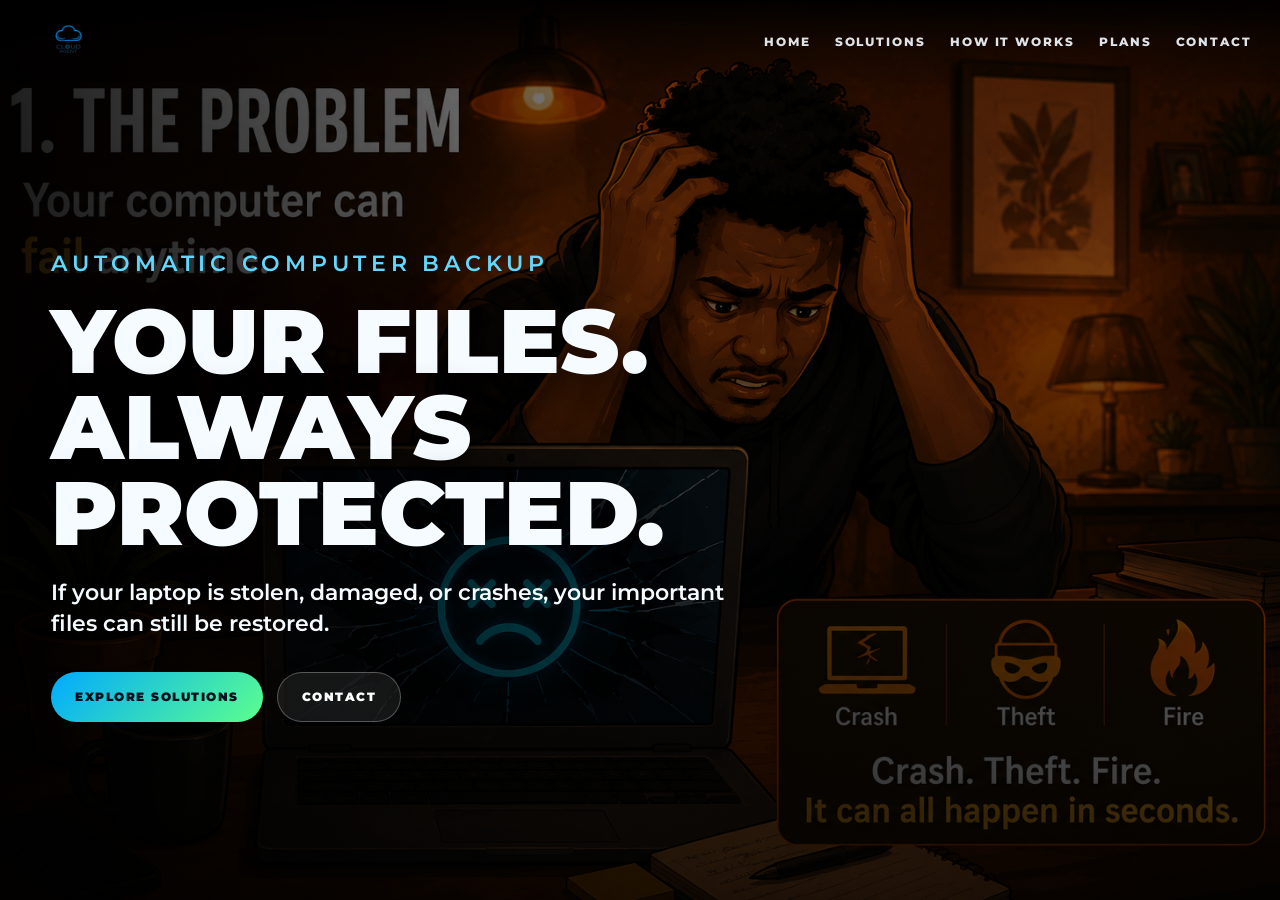
==== index.html @ 24f9bed6 "Initial The Cloud Agent website" ====
<!DOCTYPE html>
<html lang="en">
<head>
<link rel="stylesheet" href="style.css">
<meta charset="UTF-8">
<meta name="viewport" content="width=device-width, initial-scale=1.0">
<title>The Cloud Agent | Automatic Computer Backup</title>
<meta name="description" content="Automatic computer backup and file recovery support.">

<link rel="preconnect" href="https://fonts.googleapis.com">
<link rel="preconnect" href="https://fonts.gstatic.com" crossorigin>
<link href="https://fonts.googleapis.com/css2?family=Montserrat:wght@400;500;600;700;800;900&display=swap" rel="stylesheet">
<link rel="stylesheet" href="https://cdnjs.cloudflare.com/ajax/libs/font-awesome/6.5.2/css/all.min.css">
</head>

<body class="home-page">

<header class="site-header">
<a href="index.html" class="brand-logo">
<img src="assets/images/logo.png" alt="The Cloud Agent Logo">
</a>

<button class="menu-toggle" id="menuToggle">
<span></span><span></span><span></span>
</button>

<nav class="site-nav" id="siteNav">
<a href="index.html">Home</a>
<a href="solutions.html">Solutions</a>
<a href="how.html">How It Works</a>
<a href="plans.html">Plans</a>
<a href="contact.html">Contact</a>
</nav>
</header>

<main class="home-hero">
<div class="hero-bg" id="heroBg"></div>
<div class="hero-overlay"></div>

<section class="home-content">
<p class="eyebrow">Automatic Computer Backup</p>
<h1>Your files. Always protected.</h1>
<p>If your laptop is stolen, damaged, or crashes, your important files can still be restored.</p>

<div class="hero-buttons">
<a href="solutions.html" class="btn btn-primary">Explore Solutions</a>
<a href="contact.html" class="btn btn-secondary">Contact</a>
</div>
</section>
</main>

<script src="script.js"></script>
</body>
</html>
---- style.css ----
﻿:root{
  --bg:#02060c;
  --bg-soft:#07111f;
  --text:#f5fbff;
  --muted:#b7c8d8;
  --line:rgba(91,196,255,0.22);
  --blue:#00aaff;
  --blue-soft:#63d8ff;
  --green:#5cff8d;
  --max:1200px;
}

*{
  box-sizing:border-box;
}

html{
  scroll-behavior:smooth;
}

body{
  margin:0;
  font-family:'Montserrat',sans-serif;
  background:var(--bg);
  color:var(--text);
}

a{
  color:inherit;
  text-decoration:none;
}

/* HEADER */

.site-header{
  position:fixed;
  top:0;
  left:0;
  width:100%;
  z-index:1000;
  display:flex;
  align-items:center;
  justify-content:space-between;
  padding:14px 28px;
  background:linear-gradient(to bottom, rgba(0,0,0,0.88), rgba(0,0,0,0.25), rgba(0,0,0,0));
}

.brand-logo{
  display:flex;
  align-items:center;
  height:54px;
}

.brand-logo img{
  height:54px;
  width:auto;
  display:block;
  object-fit:contain;
}

.site-nav{
  display:flex;
  gap:24px;
}

.site-nav a{
  font-size:0.75rem;
  text-transform:uppercase;
  letter-spacing:0.16em;
  opacity:0.9;
  font-weight:800;
}

.site-nav a:hover{
  color:var(--blue-soft);
}

.menu-toggle{
  display:none;
  background:none;
  border:none;
  cursor:pointer;
}

.menu-toggle span{
  display:block;
  width:24px;
  height:2px;
  background:#fff;
  margin:5px 0;
}

/* HOME */

.home-page{
  overflow:hidden;
}

.home-hero{
  position:relative;
  width:100%;
  min-height:100vh;
  overflow:hidden;
  display:flex;
  align-items:center;
}

.hero-bg{
  position:absolute;
  inset:0;
  background-size:cover;
  background-position:center;
  background-repeat:no-repeat;
  opacity:1;
  transition:opacity 1.2s ease-in-out;
  z-index:0;
}

.hero-overlay{
  position:absolute;
  inset:0;
  z-index:1;
  background:
    linear-gradient(to right, rgba(0,0,0,0.86), rgba(0,0,0,0.38), rgba(0,0,0,0.18)),
    linear-gradient(to top, rgba(0,0,0,0.75), rgba(0,0,0,0.10));
}

.home-content{
  position:relative;
  z-index:2;
  width:min(92%, var(--max));
  margin:0 auto;
  padding-top:70px;
}

.eyebrow,
.section-kicker{
  font-size:0.78rem;
  font-weight:900;
  text-transform:uppercase;
  letter-spacing:0.22em;
  color:var(--blue-soft);
  margin:0 0 18px;
}

.home-content h1,
.page-intro h1{
  margin:0;
  font-size:clamp(2.8rem, 7vw, 6.4rem);
  line-height:0.96;
  max-width:980px;
  font-weight:900;
  text-transform:uppercase;
  text-shadow:0 12px 40px rgba(0,0,0,0.8);
}

.home-content p{
  max-width:700px;
  font-size:clamp(1rem, 2vw, 1.35rem);
  line-height:1.45;
  font-weight:600;
}

/* BUTTONS */

.hero-buttons,
.contact-card{
  display:flex;
  flex-wrap:wrap;
  gap:14px;
  margin-top:32px;
}

.btn{
  display:inline-flex;
  align-items:center;
  justify-content:center;
  gap:10px;
  min-height:50px;
  padding:0 24px;
  border-radius:999px;
  border:1px solid rgba(255,255,255,0.28);
  font-size:0.78rem;
  font-weight:900;
  letter-spacing:0.12em;
  text-transform:uppercase;
  transition:all 0.25s ease;
}

.btn-primary{
  background:linear-gradient(135deg, var(--blue), var(--green));
  color:#00111e;
  border:none;
}

.btn-secondary{
  background:rgba(255,255,255,0.08);
  color:#fff;
}

.btn:hover{
  transform:translateY(-2px);
}

/* INNER PAGES */

.page-content{
  width:min(92%, var(--max));
  margin:0 auto;
  min-height:100vh;
  padding:135px 0 70px;
}

.page-intro{
  max-width:950px;
  margin-bottom:40px;
}

.page-intro p{
  color:var(--muted);
  font-size:1.1rem;
  line-height:1.7;
  max-width:760px;
}

.grid-cards{
  display:grid;
  grid-template-columns:repeat(3, 1fr);
  gap:20px;
}

.grid-card,
.step-card,
.contact-card,
.extra-note{
  background:linear-gradient(180deg, rgba(255,255,255,0.075), rgba(255,255,255,0.035));
  border:1px solid var(--line);
  border-radius:24px;
  padding:28px;
  box-shadow:0 18px 50px rgba(0,0,0,0.24);
}

.grid-card h3,
.step-card h3{
  margin:0 0 12px;
  font-size:1.1rem;
}

.grid-card p,
.step-card p,
.extra-note p{
  margin:0;
  color:var(--muted);
  line-height:1.7;
}

/* HOW */

.steps{
  display:grid;
  grid-template-columns:repeat(4, 1fr);
  gap:20px;
}

.step-card span{
  display:block;
  color:var(--blue-soft);
  font-size:0.85rem;
  font-weight:900;
  letter-spacing:0.2em;
  margin-bottom:18px;
}

/* PLANS */

.pricing-grid{
  display:grid;
  grid-template-columns:repeat(3, 1fr);
  gap:22px;
}

.price-card{
  position:relative;
  background:linear-gradient(180deg, #f7f2e7, #fff8ea);
  color:#06101d;
  border-radius:26px;
  padding:34px 26px;
  text-align:center;
  box-shadow:0 22px 65px rgba(0,0,0,0.35);
}

.price-card.featured{
  border:3px solid var(--green);
}

.price-badge{
  position:absolute;
  top:-16px;
  left:50%;
  transform:translateX(-50%);
  background:linear-gradient(135deg, #1f9d44, var(--green));
  color:#00170a;
  padding:8px 16px;
  border-radius:999px;
  font-size:0.7rem;
  font-weight:900;
  text-transform:uppercase;
}

.price-card h3{
  margin:0;
  font-size:2.2rem;
}

.price{
  margin:18px 0 6px;
  font-size:3rem;
  font-weight:900;
}

.price span{
  display:block;
  font-size:0.9rem;
}

.price-card p{
  color:#223247;
  line-height:1.55;
  font-weight:600;
}

.price-card .btn{
  margin-top:20px;
  width:100%;
}

.extra-note{
  margin-top:24px;
}

/* CONTACT */

.contact-page{
  display:flex;
  flex-direction:column;
  justify-content:center;
}

.contact-card{
  max-width:520px;
}

.contact-card .btn{
  width:100%;
}

/* MOBILE */

@media (max-width:1000px){
  .grid-cards,
  .pricing-grid,
  .steps{
    grid-template-columns:repeat(2, 1fr);
  }
}

@media (max-width:760px){
  .menu-toggle{
    display:block;
    z-index:1002;
  }

  .site-nav{
    position:absolute;
    top:72px;
    right:18px;
    display:none;
    flex-direction:column;
    gap:14px;
    background:rgba(2,6,12,0.96);
    border:1px solid var(--line);
    padding:18px;
    border-radius:16px;
    min-width:220px;
  }

  .site-nav.open{
    display:flex;
  }

  .brand-logo img{
    height:44px;
  }

  .home-content h1,
  .page-intro h1{
    font-size:clamp(2.3rem, 13vw, 4rem);
  }

  .grid-cards,
  .pricing-grid,
  .steps{
    grid-template-columns:1fr;
  }

  .page-content{
    padding-top:115px;
  }

  .btn{
    width:100%;
  }
}
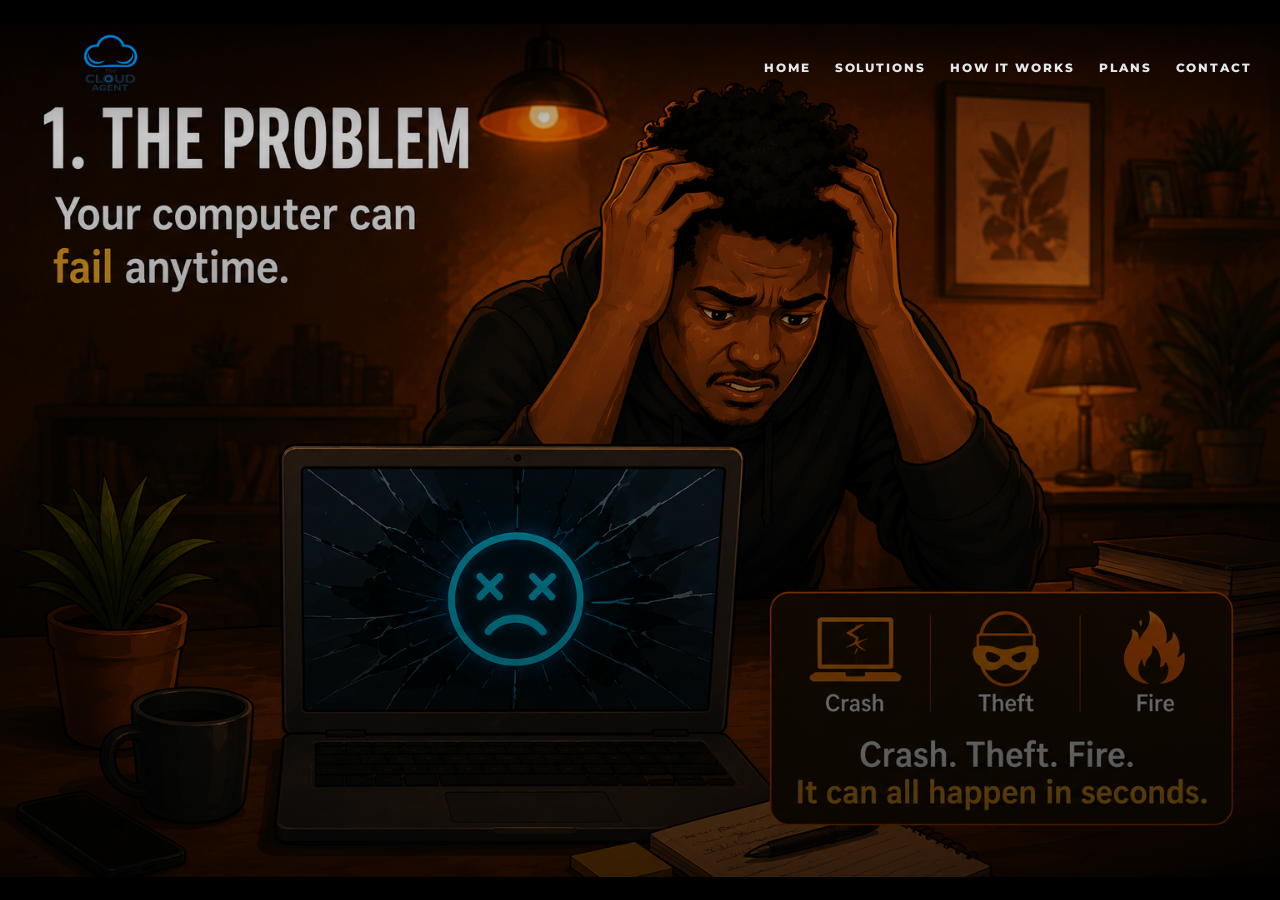
==== commit 2764b96d: "Refined cinematic layout and simplified UX" ====
--- a/index.html
+++ b/index.html
@@ -38,14 +38,6 @@
 <div class="hero-overlay"></div>
 
 <section class="home-content">
-<p class="eyebrow">Automatic Computer Backup</p>
-<h1>Your files. Always protected.</h1>
-<p>If your laptop is stolen, damaged, or crashes, your important files can still be restored.</p>
-
-<div class="hero-buttons">
-<a href="solutions.html" class="btn btn-primary">Explore Solutions</a>
-<a href="contact.html" class="btn btn-secondary">Contact</a>
-</div>
 </section>
 </main>
 
--- a/style.css
+++ b/style.css
@@ -41,18 +41,23 @@
   display:flex;
   align-items:center;
   justify-content:space-between;
-  padding:14px 28px;
-  background:linear-gradient(to bottom, rgba(0,0,0,0.88), rgba(0,0,0,0.25), rgba(0,0,0,0));
+  padding:12px 28px;
+  background:linear-gradient(
+    to bottom,
+    rgba(0,0,0,0.88),
+    rgba(0,0,0,0.28),
+    rgba(0,0,0,0)
+  );
 }
 
 .brand-logo{
   display:flex;
   align-items:center;
-  height:54px;
+  height:110px;
 }
 
 .brand-logo img{
-  height:54px;
+  height:110px;
   width:auto;
   display:block;
   object-fit:contain;
@@ -67,13 +72,16 @@
   font-size:0.75rem;
   text-transform:uppercase;
   letter-spacing:0.16em;
-  opacity:0.9;
+  opacity:0.92;
   font-weight:800;
+  transition:0.25s ease;
 }
 
 .site-nav a:hover{
   color:var(--blue-soft);
 }
+
+/* MENU */
 
 .menu-toggle{
   display:none;
@@ -94,6 +102,7 @@
 
 .home-page{
   overflow:hidden;
+  background:#000;
 }
 
 .home-hero{
@@ -103,17 +112,19 @@
   overflow:hidden;
   display:flex;
   align-items:center;
+  justify-content:center;
 }
 
 .hero-bg{
   position:absolute;
   inset:0;
-  background-size:cover;
-  background-position:center;
+  background-size:contain;
+  background-position:center center;
   background-repeat:no-repeat;
   opacity:1;
   transition:opacity 1.2s ease-in-out;
   z-index:0;
+  background-color:#000;
 }
 
 .hero-overlay{
@@ -121,8 +132,11 @@
   inset:0;
   z-index:1;
   background:
-    linear-gradient(to right, rgba(0,0,0,0.86), rgba(0,0,0,0.38), rgba(0,0,0,0.18)),
-    linear-gradient(to top, rgba(0,0,0,0.75), rgba(0,0,0,0.10));
+    linear-gradient(
+      to top,
+      rgba(0,0,0,0.72),
+      rgba(0,0,0,0.12)
+    );
 }
 
 .home-content{
@@ -130,8 +144,10 @@
   z-index:2;
   width:min(92%, var(--max));
   margin:0 auto;
-  padding-top:70px;
-}
+  min-height:100vh;
+}
+
+/* TEXT */
 
 .eyebrow,
 .section-kicker{
@@ -146,7 +162,7 @@
 .home-content h1,
 .page-intro h1{
   margin:0;
-  font-size:clamp(2.8rem, 7vw, 6.4rem);
+  font-size:clamp(2.6rem, 7vw, 6rem);
   line-height:0.96;
   max-width:980px;
   font-weight:900;
@@ -154,11 +170,13 @@
   text-shadow:0 12px 40px rgba(0,0,0,0.8);
 }
 
-.home-content p{
-  max-width:700px;
-  font-size:clamp(1rem, 2vw, 1.35rem);
-  line-height:1.45;
-  font-weight:600;
+.home-content p,
+.page-intro p{
+  color:var(--muted);
+  max-width:760px;
+  font-size:1.05rem;
+  line-height:1.8;
+  font-weight:500;
 }
 
 /* BUTTONS */
@@ -176,7 +194,7 @@
   align-items:center;
   justify-content:center;
   gap:10px;
-  min-height:50px;
+  min-height:52px;
   padding:0 24px;
   border-radius:999px;
   border:1px solid rgba(255,255,255,0.28);
@@ -188,7 +206,11 @@
 }
 
 .btn-primary{
-  background:linear-gradient(135deg, var(--blue), var(--green));
+  background:linear-gradient(
+    135deg,
+    var(--blue),
+    var(--green)
+  );
   color:#00111e;
   border:none;
 }
@@ -208,20 +230,19 @@
   width:min(92%, var(--max));
   margin:0 auto;
   min-height:100vh;
-  padding:135px 0 70px;
+  padding:160px 0 70px;
 }
 
 .page-intro{
-  max-width:950px;
-  margin-bottom:40px;
+  max-width:900px;
+  margin-bottom:42px;
 }
 
 .page-intro p{
-  color:var(--muted);
-  font-size:1.1rem;
-  line-height:1.7;
-  max-width:760px;
-}
+  margin:0 0 10px;
+}
+
+/* CARDS */
 
 .grid-cards{
   display:grid;
@@ -233,11 +254,18 @@
 .step-card,
 .contact-card,
 .extra-note{
-  background:linear-gradient(180deg, rgba(255,255,255,0.075), rgba(255,255,255,0.035));
+  background:linear-gradient(
+    180deg,
+    rgba(255,255,255,0.075),
+    rgba(255,255,255,0.035)
+  );
+
   border:1px solid var(--line);
   border-radius:24px;
   padding:28px;
   box-shadow:0 18px 50px rgba(0,0,0,0.24);
+
+  backdrop-filter:blur(8px);
 }
 
 .grid-card h3,
@@ -281,7 +309,12 @@
 
 .price-card{
   position:relative;
-  background:linear-gradient(180deg, #f7f2e7, #fff8ea);
+  background:linear-gradient(
+    180deg,
+    #f7f2e7,
+    #fff8ea
+  );
+
   color:#06101d;
   border-radius:26px;
   padding:34px 26px;
@@ -298,10 +331,18 @@
   top:-16px;
   left:50%;
   transform:translateX(-50%);
-  background:linear-gradient(135deg, #1f9d44, var(--green));
+
+  background:linear-gradient(
+    135deg,
+    #1f9d44,
+    var(--green)
+  );
+
   color:#00170a;
+
   padding:8px 16px;
   border-radius:999px;
+
   font-size:0.7rem;
   font-weight:900;
   text-transform:uppercase;
@@ -354,17 +395,25 @@
   width:100%;
 }
 
-/* MOBILE */
+/* TABLET */
 
 @media (max-width:1000px){
+
   .grid-cards,
   .pricing-grid,
   .steps{
     grid-template-columns:repeat(2, 1fr);
   }
-}
+
+  .brand-logo img{
+    height:88px;
+  }
+}
+
+/* MOBILE */
 
 @media (max-width:760px){
+
   .menu-toggle{
     display:block;
     z-index:1002;
@@ -372,15 +421,21 @@
 
   .site-nav{
     position:absolute;
-    top:72px;
+    top:92px;
     right:18px;
+
     display:none;
     flex-direction:column;
     gap:14px;
+
     background:rgba(2,6,12,0.96);
+
     border:1px solid var(--line);
+
     padding:18px;
+
     border-radius:16px;
+
     min-width:220px;
   }
 
@@ -388,13 +443,17 @@
     display:flex;
   }
 
+  .brand-logo{
+    height:74px;
+  }
+
   .brand-logo img{
-    height:44px;
+    height:74px;
   }
 
   .home-content h1,
   .page-intro h1{
-    font-size:clamp(2.3rem, 13vw, 4rem);
+    font-size:clamp(2.2rem, 13vw, 4rem);
   }
 
   .grid-cards,
@@ -404,10 +463,18 @@
   }
 
   .page-content{
-    padding-top:115px;
+    padding-top:130px;
   }
 
   .btn{
     width:100%;
   }
+
+  .site-nav a{
+    font-size:0.72rem;
+  }
+
+  .page-intro p{
+    font-size:1rem;
+  }
 }
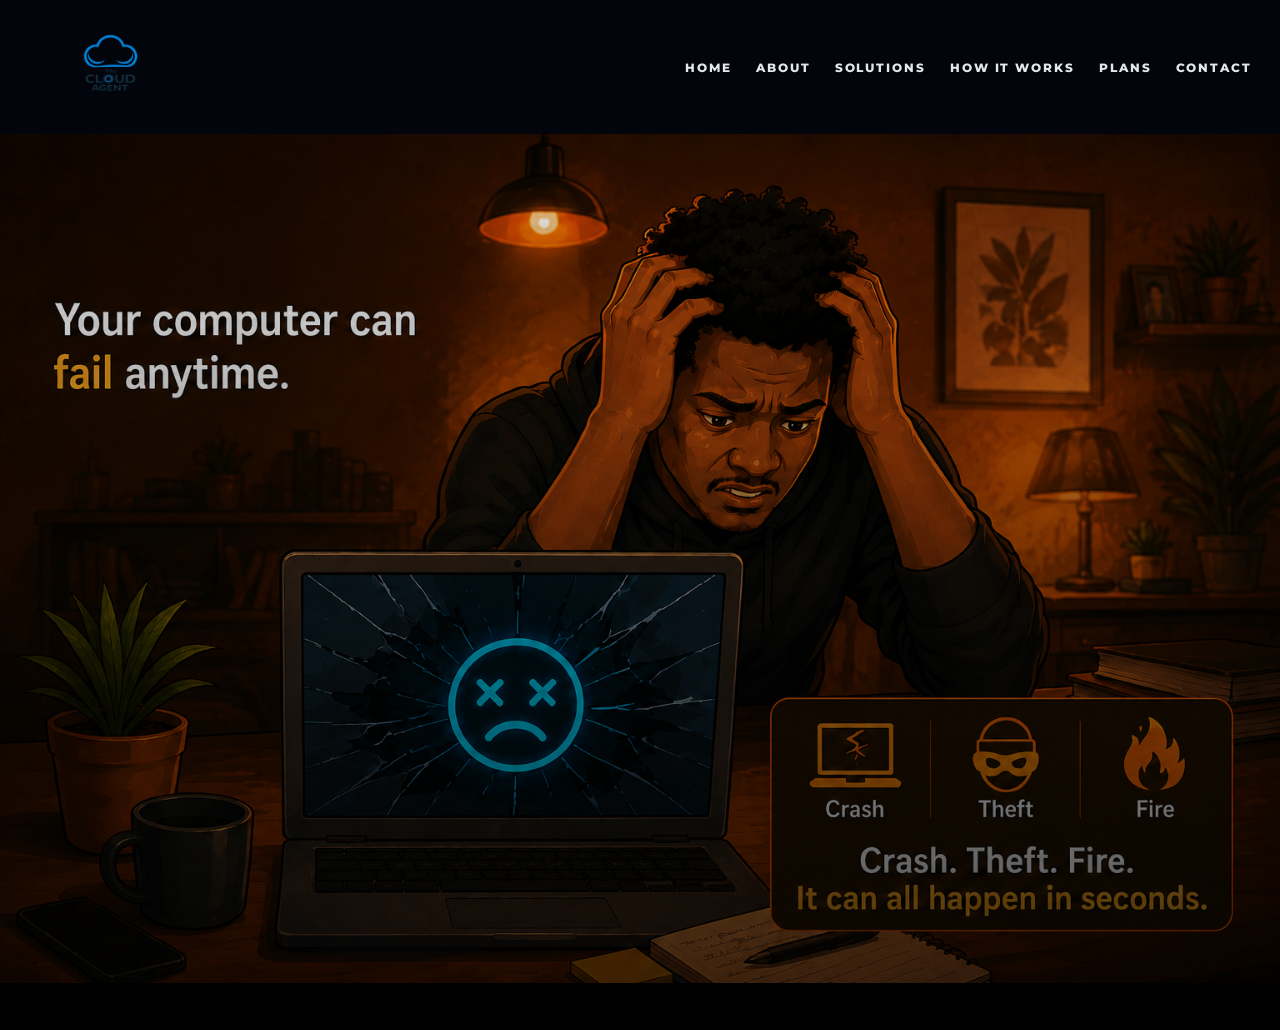
==== commit 1362d6ba: "Fixed About navigation across all pages" ====
--- a/index.html
+++ b/index.html
@@ -26,6 +26,7 @@
 
 <nav class="site-nav" id="siteNav">
 <a href="index.html">Home</a>
+<a href="about.html">About</a>
 <a href="solutions.html">Solutions</a>
 <a href="how.html">How It Works</a>
 <a href="plans.html">Plans</a>
--- a/style.css
+++ b/style.css
@@ -23,6 +23,7 @@
   font-family:'Montserrat',sans-serif;
   background:var(--bg);
   color:var(--text);
+  overflow-x:hidden;
 }
 
 a{
@@ -42,12 +43,7 @@
   align-items:center;
   justify-content:space-between;
   padding:12px 28px;
-  background:linear-gradient(
-    to bottom,
-    rgba(0,0,0,0.88),
-    rgba(0,0,0,0.28),
-    rgba(0,0,0,0)
-  );
+  background:#02060c;
 }
 
 .brand-logo{
@@ -101,25 +97,29 @@
 /* HOME */
 
 .home-page{
-  overflow:hidden;
   background:#000;
+  overflow-x:hidden;
 }
 
 .home-hero{
   position:relative;
   width:100%;
-  min-height:100vh;
+  min-height:calc(100vh + 120px);
   overflow:hidden;
   display:flex;
-  align-items:center;
+  align-items:flex-start;
   justify-content:center;
+  padding-top:130px;
 }
 
 .hero-bg{
   position:absolute;
-  inset:0;
+  top:130px;
+  left:0;
+  right:0;
+  bottom:0;
   background-size:contain;
-  background-position:center center;
+  background-position:center top;
   background-repeat:no-repeat;
   opacity:1;
   transition:opacity 1.2s ease-in-out;
@@ -129,14 +129,16 @@
 
 .hero-overlay{
   position:absolute;
-  inset:0;
+  top:130px;
+  left:0;
+  right:0;
+  bottom:0;
   z-index:1;
-  background:
-    linear-gradient(
-      to top,
-      rgba(0,0,0,0.72),
-      rgba(0,0,0,0.12)
-    );
+  background:linear-gradient(
+    to top,
+    rgba(0,0,0,0.70),
+    rgba(0,0,0,0.08)
+  );
 }
 
 .home-content{
@@ -206,11 +208,7 @@
 }
 
 .btn-primary{
-  background:linear-gradient(
-    135deg,
-    var(--blue),
-    var(--green)
-  );
+  background:linear-gradient(135deg,var(--blue),var(--green));
   color:#00111e;
   border:none;
 }
@@ -242,6 +240,24 @@
   margin:0 0 10px;
 }
 
+/* VISUAL IMAGE SECTIONS */
+
+.visual-section{
+  width:100%;
+  display:flex;
+  justify-content:center;
+  margin-top:30px;
+  overflow:hidden;
+}
+
+.visual-section img{
+  width:100%;
+  max-width:1100px;
+  height:auto;
+  border-radius:24px;
+  display:block;
+}
+
 /* CARDS */
 
 .grid-cards{
@@ -254,17 +270,11 @@
 .step-card,
 .contact-card,
 .extra-note{
-  background:linear-gradient(
-    180deg,
-    rgba(255,255,255,0.075),
-    rgba(255,255,255,0.035)
-  );
-
+  background:linear-gradient(180deg,rgba(255,255,255,0.075),rgba(255,255,255,0.035));
   border:1px solid var(--line);
   border-radius:24px;
   padding:28px;
   box-shadow:0 18px 50px rgba(0,0,0,0.24);
-
   backdrop-filter:blur(8px);
 }
 
@@ -309,12 +319,7 @@
 
 .price-card{
   position:relative;
-  background:linear-gradient(
-    180deg,
-    #f7f2e7,
-    #fff8ea
-  );
-
+  background:linear-gradient(180deg,#f7f2e7,#fff8ea);
   color:#06101d;
   border-radius:26px;
   padding:34px 26px;
@@ -331,18 +336,10 @@
   top:-16px;
   left:50%;
   transform:translateX(-50%);
-
-  background:linear-gradient(
-    135deg,
-    #1f9d44,
-    var(--green)
-  );
-
+  background:linear-gradient(135deg,#1f9d44,var(--green));
   color:#00170a;
-
   padding:8px 16px;
   border-radius:999px;
-
   font-size:0.7rem;
   font-weight:900;
   text-transform:uppercase;
@@ -398,7 +395,6 @@
 /* TABLET */
 
 @media (max-width:1000px){
-
   .grid-cards,
   .pricing-grid,
   .steps{
@@ -413,7 +409,6 @@
 /* MOBILE */
 
 @media (max-width:760px){
-
   .menu-toggle{
     display:block;
     z-index:1002;
@@ -423,19 +418,13 @@
     position:absolute;
     top:92px;
     right:18px;
-
     display:none;
     flex-direction:column;
     gap:14px;
-
     background:rgba(2,6,12,0.96);
-
     border:1px solid var(--line);
-
     padding:18px;
-
     border-radius:16px;
-
     min-width:220px;
   }
 
@@ -449,6 +438,21 @@
 
   .brand-logo img{
     height:74px;
+  }
+
+  .home-hero{
+    padding-top:105px;
+    min-height:calc(100vh + 105px);
+  }
+
+  .hero-bg{
+    top:105px;
+    background-size:contain;
+    background-position:center top;
+  }
+
+  .hero-overlay{
+    top:105px;
   }
 
   .home-content h1,
